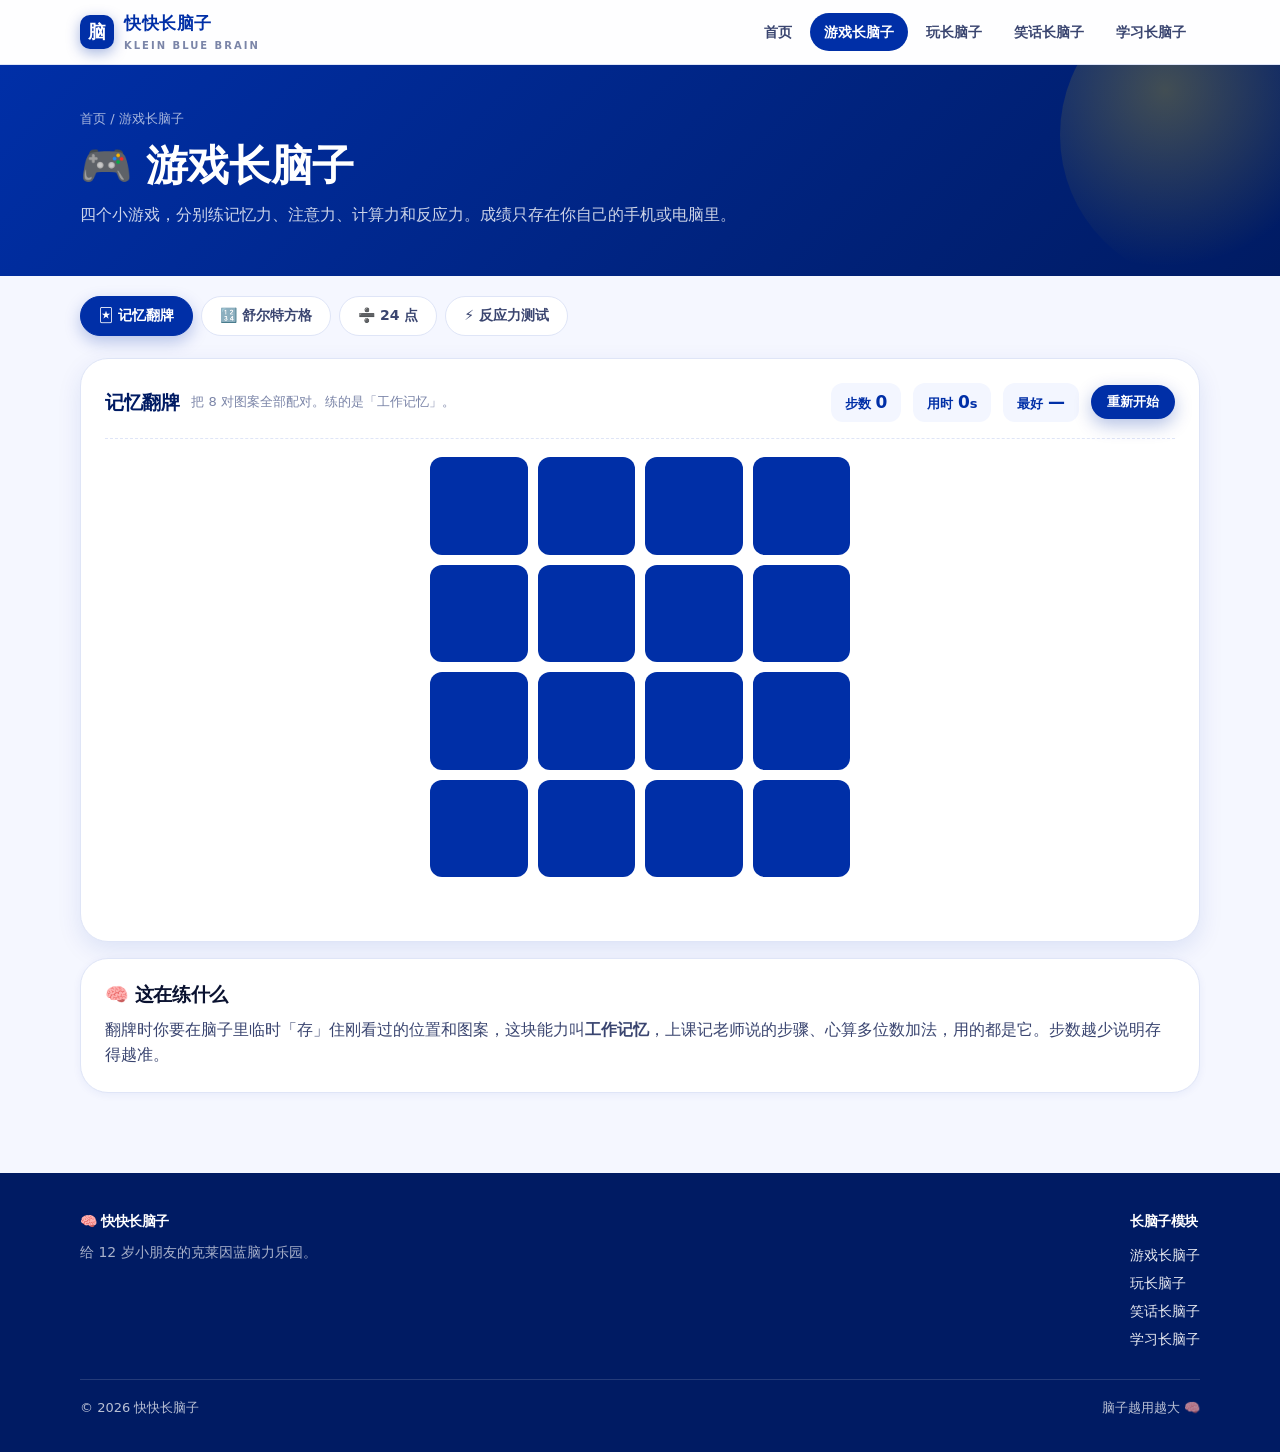
==== games.html @ 21b260a4 "feat: init site with brain-training modules" ====
<!DOCTYPE html>
<html lang="zh-CN">
<head>
<meta charset="UTF-8">
<meta name="viewport" content="width=device-width, initial-scale=1">
<title>游戏长脑子 · 快快长脑子</title>
<meta name="description" content="记忆翻牌、舒尔特方格、24 点速算、反应力测试——四个能直接玩的脑力小游戏。">
<meta name="theme-color" content="#002FA7">
<link rel="icon" href="data:image/svg+xml,<svg xmlns='http://www.w3.org/2000/svg' viewBox='0 0 100 100'><rect width='100' height='100' rx='24' fill='%23002FA7'/><text x='50' y='70' font-size='58' text-anchor='middle' fill='%23fff' font-family='sans-serif' font-weight='bold'>脑</text></svg>">
<link rel="stylesheet" href="assets/css/style.css">
</head>
<body>

<nav class="nav">
  <div class="wrap nav-in">
    <a class="logo" href="index.html">
      <span class="logo-mark">脑</span>
      <span class="logo-text">快快长脑子<small>KLEIN BLUE BRAIN</small></span>
    </a>
    <button class="nav-toggle" aria-label="菜单">☰</button>
    <div class="nav-links">
      <a href="index.html">首页</a>
      <a href="games.html">游戏长脑子</a>
      <a href="play.html">玩长脑子</a>
      <a href="jokes.html">笑话长脑子</a>
      <a href="learn.html">学习长脑子</a>
    </div>
  </div>
</nav>

<header class="phead">
  <div class="wrap">
    <div class="crumb"><a href="index.html">首页</a> / 游戏长脑子</div>
    <h1>🎮 游戏长脑子</h1>
    <p>四个小游戏，分别练记忆力、注意力、计算力和反应力。成绩只存在你自己的手机或电脑里。</p>
  </div>
</header>

<div class="wrap" data-tabs>
  <div class="tabs">
    <button class="tab on" data-target="g-memo">🃏 记忆翻牌</button>
    <button class="tab" data-target="g-schulte">🔢 舒尔特方格</button>
    <button class="tab" data-target="g-24">➗ 24 点</button>
    <button class="tab" data-target="g-react">⚡ 反应力测试</button>
  </div>

  <!-- 记忆翻牌 -->
  <section class="panel on" id="g-memo">
    <div class="game-box">
      <div class="game-top">
        <h3>记忆翻牌</h3>
        <span class="hint">把 8 对图案全部配对。练的是「工作记忆」。</span>
        <span class="spacer"></span>
        <span class="stat">步数 <b id="memoSteps">0</b></span>
        <span class="stat">用时 <b id="memoTime">0</b>s</span>
        <span class="stat">最好 <b id="memoBest">—</b></span>
        <button class="btn sm" id="memoNew">重新开始</button>
      </div>
      <div class="memo-grid" id="memoGrid"></div>
      <div class="feedback center" id="memoFb"></div>
    </div>
    <div class="card mt16">
      <h3>🧠 这在练什么</h3>
      <p style="margin:0">翻牌时你要在脑子里临时「存」住刚看过的位置和图案，这块能力叫<b>工作记忆</b>，上课记老师说的步骤、心算多位数加法，用的都是它。步数越少说明存得越准。</p>
    </div>
  </section>

  <!-- 舒尔特方格 -->
  <section class="panel" id="g-schulte">
    <div class="game-box">
      <div class="game-top">
        <h3>舒尔特方格</h3>
        <span class="hint">从 1 按顺序点到最后一个数字，越快越好。</span>
        <span class="spacer"></span>
        <span class="stat">下一个 <b id="scNext">1</b></span>
        <span class="stat">用时 <b id="scTime">0.0</b>s</span>
        <span class="stat">最好 <b id="scBest">—</b></span>
        <select id="scSize" class="btn ghost sm" style="padding:8px 14px">
          <option value="3">3 × 3 简单</option>
          <option value="4" selected>4 × 4 普通</option>
          <option value="5">5 × 5 困难</option>
          <option value="6">6 × 6 地狱</option>
        </select>
        <button class="btn sm" id="scNew">重新开始</button>
      </div>
      <div class="schulte" id="scGrid"></div>
      <div class="feedback center" id="scFb"></div>
    </div>
    <div class="card mt16">
      <h3>🧠 这在练什么</h3>
      <p style="margin:0">这是飞行员和宇航员用来测<b>注意力广度</b>的经典训练。诀窍是眼睛盯住方格中心不动，用「余光」去找数字——练久了看书一眼能扫到的字会变多。</p>
    </div>
  </section>

  <!-- 24点 -->
  <section class="panel" id="g-24">
    <div class="game-box">
      <div class="game-top">
        <h3>24 点</h3>
        <span class="hint">用四个数字各一次，加减乘除算出 24。</span>
        <span class="spacer"></span>
        <span class="stat">已解 <b id="p24Score">0</b></span>
        <span class="stat">连对 <b id="p24Streak">0</b></span>
        <button class="btn sm" id="p24New">换一组</button>
      </div>
      <div class="num-row" id="p24Nums"></div>
      <div class="center">
        <input class="answer-input" id="p24Input" placeholder="例如：(3+3)*(8-4)  然后回车" autocomplete="off">
        <div class="row mt16">
          <button class="btn sm" id="p24Check">检查答案</button>
          <button class="btn ghost sm" id="p24Show">看看怎么算</button>
        </div>
        <div class="feedback" id="p24Fb"></div>
      </div>
    </div>
    <div class="card mt16">
      <h3>🧠 这在练什么</h3>
      <p style="margin:0">24 点逼你在脑子里同时试好几条路——这叫<b>心算 + 搜索能力</b>。小技巧：先想能不能凑出 <code>4×6</code>、<code>3×8</code>、<code>12×2</code>、<code>24+0</code>，命中率一下子就高了。</p>
    </div>
  </section>

  <!-- 反应力 -->
  <section class="panel" id="g-react">
    <div class="game-box">
      <div class="game-top">
        <h3>反应力测试</h3>
        <span class="hint">变绿的瞬间点一下，测你的神经有多快。</span>
        <span class="spacer"></span>
        <span class="stat">本次 <b id="rtNow">—</b></span>
        <span class="stat">最快 <b id="rtBest">—</b></span>
        <span class="stat">平均 <b id="rtAvg">—</b></span>
      </div>
      <div class="react-pad" id="rtPad">点这里开始</div>
      <div class="feedback center" id="rtFb"></div>
    </div>
    <div class="card mt16">
      <h3>🧠 这在练什么</h3>
      <p style="margin:0">从眼睛看到绿色，到手指按下去，信号要跑完「视网膜 → 大脑 → 脊髓 → 手指」一整圈。人类平均约 <b>250 毫秒</b>，运动员能到 <b>180 毫秒</b>。低于 100ms 基本是抢跑，不算数。</p>
    </div>
  </section>
</div>

<div style="height:40px"></div>

<footer class="foot">
  <div class="wrap">
    <div class="foot-grid">
      <div style="flex:1 1 240px">
        <h4>🧠 快快长脑子</h4>
        <p style="color:rgba(255,255,255,.66);font-size:14px;margin:0">给 12 岁小朋友的克莱因蓝脑力乐园。</p>
      </div>
      <div>
        <h4>长脑子模块</h4>
        <ul>
          <li><a href="games.html">游戏长脑子</a></li>
          <li><a href="play.html">玩长脑子</a></li>
          <li><a href="jokes.html">笑话长脑子</a></li>
          <li><a href="learn.html">学习长脑子</a></li>
        </ul>
      </div>
    </div>
    <div class="foot-bottom"><span>© 2026 快快长脑子</span><span>脑子越用越大 🧠</span></div>
  </div>
</footer>

<script src="assets/js/main.js"></script>
<script src="assets/js/games.js"></script>
</body>
</html>
---- assets/css/style.css ----
/* ===========================================================
   快快长脑子 · 克莱因蓝设计系统
   Klein Blue #002FA7
   =========================================================== */

:root {
  --klein: #002FA7;
  --klein-deep: #001B63;
  --klein-mid: #1E48C8;
  --klein-light: #4B72F0;
  --klein-pale: #E7EDFC;
  --klein-mist: #F3F6FF;

  --sun: #FFD400;
  --coral: #FF5A5F;
  --mint: #17C3A2;
  --grape: #8B5CF6;

  --ink: #0A1230;
  --ink-2: #3A4570;
  --ink-3: #7B85A8;
  --paper: #FFFFFF;
  --bg: #F5F7FF;
  --line: #DFE5F7;

  --r-s: 12px;
  --r-m: 20px;
  --r-l: 28px;
  --r-xl: 40px;

  --sh-s: 0 2px 8px rgba(0, 47, 167, .06);
  --sh-m: 0 8px 24px rgba(0, 47, 167, .10);
  --sh-l: 0 18px 48px rgba(0, 47, 167, .16);

  --font: "PingFang SC", "HarmonyOS Sans SC", "Microsoft YaHei",
          "Noto Sans SC", -apple-system, BlinkMacSystemFont, "Segoe UI",
          system-ui, sans-serif;
}

* { box-sizing: border-box; }

html { scroll-behavior: smooth; }

body {
  margin: 0;
  font-family: var(--font);
  background: var(--bg);
  color: var(--ink);
  -webkit-font-smoothing: antialiased;
  line-height: 1.6;
}

a { color: inherit; text-decoration: none; }
button { font-family: inherit; cursor: pointer; border: none; background: none; }
img { max-width: 100%; display: block; }

.wrap { width: min(1120px, calc(100% - 40px)); margin-inline: auto; }

/* ---------- 顶部导航 ---------- */
.nav {
  position: sticky; top: 0; z-index: 100;
  background: rgba(255, 255, 255, .86);
  backdrop-filter: saturate(180%) blur(14px);
  border-bottom: 1px solid var(--line);
}
.nav-in {
  display: flex; align-items: center; gap: 12px;
  height: 64px;
}
.logo { display: flex; align-items: center; gap: 10px; font-weight: 800; letter-spacing: .5px; }
.logo-mark {
  width: 34px; height: 34px; border-radius: 10px;
  background: var(--klein);
  display: grid; place-items: center;
  color: #fff; font-size: 18px; font-weight: 900;
  box-shadow: 0 4px 14px rgba(0, 47, 167, .35);
}
.logo-text { font-size: 17px; color: var(--klein); }
.logo-text small { display: block; font-size: 10px; color: var(--ink-3); font-weight: 600; letter-spacing: 2px; }

.nav-links { margin-left: auto; display: flex; gap: 4px; align-items: center; }
.nav-links a {
  padding: 8px 14px; border-radius: 999px;
  font-size: 14px; font-weight: 600; color: var(--ink-2);
  transition: .18s;
}
.nav-links a:hover { background: var(--klein-pale); color: var(--klein); }
.nav-links a.on { background: var(--klein); color: #fff; }

.nav-toggle { display: none; margin-left: auto; font-size: 24px; color: var(--klein); padding: 6px 10px; }

@media (max-width: 780px) {
  .nav-toggle { display: block; }
  .nav-links {
    position: absolute; top: 64px; left: 0; right: 0;
    flex-direction: column; align-items: stretch; gap: 2px;
    background: #fff; padding: 10px 16px 16px;
    border-bottom: 1px solid var(--line);
    box-shadow: var(--sh-m);
    display: none;
  }
  .nav-links.open { display: flex; }
  .nav-links a { padding: 12px 14px; border-radius: var(--r-s); }
}

/* ---------- 通用区块 ---------- */
.section { padding: 56px 0; }
.section-head { margin-bottom: 26px; }
.eyebrow {
  display: inline-block; font-size: 12px; font-weight: 800; letter-spacing: 2px;
  color: var(--klein); background: var(--klein-pale);
  padding: 5px 12px; border-radius: 999px; margin-bottom: 12px;
}
h1, h2, h3, h4 { margin: 0 0 10px; line-height: 1.25; letter-spacing: -.4px; }
h1 { font-size: clamp(30px, 5.6vw, 54px); font-weight: 900; }
h2 { font-size: clamp(23px, 3.4vw, 34px); font-weight: 850; }
h3 { font-size: 19px; font-weight: 800; }
p { margin: 0 0 12px; color: var(--ink-2); }
.lead { font-size: 17px; color: var(--ink-2); max-width: 60ch; }

/* ---------- 按钮 ---------- */
.btn {
  display: inline-flex; align-items: center; gap: 8px;
  padding: 12px 22px; border-radius: 999px;
  font-weight: 700; font-size: 15px;
  background: var(--klein); color: #fff;
  box-shadow: 0 6px 18px rgba(0, 47, 167, .30);
  transition: .18s;
}
.btn:hover { transform: translateY(-2px); box-shadow: 0 10px 26px rgba(0, 47, 167, .38); }
.btn:active { transform: translateY(0); }
.btn.ghost {
  background: #fff; color: var(--klein);
  box-shadow: inset 0 0 0 2px var(--klein);
}
.btn.ghost:hover { background: var(--klein-pale); }
.btn.sun { background: var(--sun); color: var(--klein-deep); box-shadow: 0 6px 18px rgba(255, 212, 0, .4); }
.btn.sm { padding: 8px 16px; font-size: 13px; }

/* ---------- 卡片 ---------- */
.card {
  background: var(--paper); border-radius: var(--r-l);
  padding: 24px; box-shadow: var(--sh-s);
  border: 1px solid var(--line);
  transition: .2s;
}
.card:hover { box-shadow: var(--sh-m); transform: translateY(-3px); }

.grid { display: grid; gap: 18px; }
.g2 { grid-template-columns: repeat(2, 1fr); }
.g3 { grid-template-columns: repeat(3, 1fr); }
.g4 { grid-template-columns: repeat(4, 1fr); }
@media (max-width: 880px) { .g3, .g4 { grid-template-columns: repeat(2, 1fr); } }
@media (max-width: 560px) { .g2, .g3, .g4 { grid-template-columns: 1fr; } }

/* ---------- 首页 Hero ---------- */
.hero {
  position: relative; overflow: hidden;
  background: linear-gradient(150deg, var(--klein) 0%, var(--klein-deep) 62%, #000f3d 100%);
  color: #fff; padding: 66px 0 78px;
}
.hero::before, .hero::after {
  content: ""; position: absolute; border-radius: 50%; pointer-events: none;
}
.hero::before {
  width: 460px; height: 460px; right: -130px; top: -170px;
  background: radial-gradient(circle at 30% 30%, rgba(255, 212, 0, .30), transparent 62%);
}
.hero::after {
  width: 380px; height: 380px; left: -140px; bottom: -190px;
  background: radial-gradient(circle at 60% 40%, rgba(75, 114, 240, .55), transparent 66%);
}
.hero .wrap { position: relative; z-index: 2; }
.hero h1 { color: #fff; }
.hero h1 em { font-style: normal; color: var(--sun); }
.hero p { color: rgba(255, 255, 255, .82); font-size: 17px; max-width: 54ch; }
.hero-cta { display: flex; gap: 12px; flex-wrap: wrap; margin-top: 22px; }

.brain-bar {
  display: flex; gap: 10px; flex-wrap: wrap; margin-top: 34px;
}
.brain-chip {
  background: rgba(255, 255, 255, .12);
  border: 1px solid rgba(255, 255, 255, .22);
  padding: 8px 15px; border-radius: 999px;
  font-size: 13px; font-weight: 600; color: #fff;
}

/* ---------- 模块入口卡 ---------- */
.mod {
  position: relative; overflow: hidden;
  border-radius: var(--r-l); padding: 26px 24px 24px;
  background: var(--paper); border: 1px solid var(--line);
  box-shadow: var(--sh-s); transition: .22s; display: block;
}
.mod:hover { transform: translateY(-5px); box-shadow: var(--sh-l); border-color: var(--klein-light); }
.mod-icon {
  width: 54px; height: 54px; border-radius: 16px;
  display: grid; place-items: center; font-size: 27px;
  margin-bottom: 14px; background: var(--klein-pale);
}
.mod h3 { color: var(--klein-deep); }
.mod p { font-size: 14px; margin-bottom: 14px; }
.mod-go { font-size: 13px; font-weight: 800; color: var(--klein); }
.mod::after {
  content: ""; position: absolute; inset: auto -30px -30px auto;
  width: 100px; height: 100px; border-radius: 50%;
  background: var(--klein-mist); z-index: 0;
}
.mod > * { position: relative; z-index: 1; }

/* ---------- 页面头 ---------- */
.phead {
  background: linear-gradient(135deg, var(--klein) 0%, var(--klein-deep) 100%);
  color: #fff; padding: 44px 0 48px;
  position: relative; overflow: hidden;
}
.phead::after {
  content: ""; position: absolute; right: -80px; top: -80px;
  width: 300px; height: 300px; border-radius: 50%;
  background: radial-gradient(circle at 35% 35%, rgba(255, 212, 0, .26), transparent 64%);
}
.phead .wrap { position: relative; z-index: 2; }
.phead h1 { font-size: clamp(26px, 4.4vw, 42px); }
.phead p { color: rgba(255, 255, 255, .8); margin: 0; }
.crumb { font-size: 13px; color: rgba(255, 255, 255, .66); margin-bottom: 10px; }
.crumb a:hover { color: var(--sun); }

/* ---------- 标签切换 ---------- */
.tabs {
  display: flex; gap: 8px; flex-wrap: wrap;
  padding: 20px 0 4px;
}
.tab {
  padding: 10px 18px; border-radius: 999px;
  background: #fff; border: 1px solid var(--line);
  font-weight: 700; font-size: 14px; color: var(--ink-2);
  transition: .16s;
}
.tab:hover { border-color: var(--klein-light); color: var(--klein); }
.tab.on { background: var(--klein); color: #fff; border-color: var(--klein); box-shadow: 0 6px 16px rgba(0, 47, 167, .26); }

.panel { display: none; animation: fade .28s ease; }
.panel.on { display: block; }
@keyframes fade { from { opacity: 0; transform: translateY(8px); } to { opacity: 1; transform: none; } }

/* ---------- 游戏通用 ---------- */
.game-box {
  background: #fff; border-radius: var(--r-l);
  border: 1px solid var(--line); box-shadow: var(--sh-m);
  padding: 24px; margin-top: 18px;
}
.game-top {
  display: flex; align-items: center; gap: 12px; flex-wrap: wrap;
  margin-bottom: 18px; padding-bottom: 16px; border-bottom: 1px dashed var(--line);
}
.game-top h3 { margin: 0; color: var(--klein-deep); }
.game-top .spacer { margin-left: auto; }
.stat {
  background: var(--klein-mist); border-radius: var(--r-s);
  padding: 6px 14px; font-size: 13px; font-weight: 700; color: var(--klein);
}
.stat b { font-size: 17px; }
.hint { font-size: 13px; color: var(--ink-3); }

/* 记忆翻牌 */
.memo-grid { display: grid; grid-template-columns: repeat(4, 1fr); gap: 10px; max-width: 420px; margin: 0 auto; }
.memo-card {
  aspect-ratio: 1; border-radius: var(--r-s);
  background: var(--klein); color: transparent;
  display: grid; place-items: center; font-size: 30px;
  cursor: pointer; user-select: none;
  transition: transform .28s, background .2s;
  transform-style: preserve-3d;
}
.memo-card.flip { background: #fff; color: initial; box-shadow: inset 0 0 0 2px var(--klein-light); transform: rotateY(180deg) scaleX(-1); }
.memo-card.done { background: var(--klein-pale); box-shadow: inset 0 0 0 2px var(--mint); cursor: default; }

/* 舒尔特方格 */
.schulte { display: grid; gap: 6px; max-width: 400px; margin: 0 auto; }
.schulte button {
  aspect-ratio: 1; border-radius: var(--r-s);
  background: #fff; border: 1px solid var(--line);
  font-size: 20px; font-weight: 800; color: var(--klein-deep);
  transition: .12s;
}
.schulte button:hover { background: var(--klein-pale); }
.schulte button.hit { background: var(--mint); color: #fff; border-color: var(--mint); }
.schulte button.miss { background: var(--coral); color: #fff; }

/* 24点 / 速算 */
.num-row { display: flex; gap: 12px; justify-content: center; flex-wrap: wrap; margin: 18px 0; }
.num-chip {
  width: 70px; height: 90px; border-radius: var(--r-m);
  background: var(--klein); color: #fff;
  display: grid; place-items: center;
  font-size: 34px; font-weight: 900;
  box-shadow: var(--sh-m);
}
.answer-input {
  width: 100%; max-width: 380px; padding: 13px 18px;
  border-radius: 999px; border: 2px solid var(--line);
  font-size: 16px; font-family: inherit; outline: none;
  transition: .16s;
}
.answer-input:focus { border-color: var(--klein); box-shadow: 0 0 0 4px var(--klein-pale); }

code {
  background: var(--klein-pale); color: var(--klein);
  padding: 2px 7px; border-radius: 6px;
  font-size: 13px; font-weight: 700;
  font-family: "SF Mono", Consolas, monospace;
}

.center { text-align: center; }
.row { display: flex; gap: 10px; align-items: center; justify-content: center; flex-wrap: wrap; }

.feedback { min-height: 28px; font-weight: 700; margin-top: 12px; }
.feedback.ok { color: var(--mint); }
.feedback.no { color: var(--coral); }

/* 反应力 */
.react-pad {
  height: 240px; border-radius: var(--r-l);
  display: grid; place-items: center;
  font-size: 21px; font-weight: 800; color: #fff;
  background: var(--klein); cursor: pointer; user-select: none;
  transition: background .15s;
}
.react-pad.wait { background: var(--coral); }
.react-pad.go { background: var(--mint); }

/* 汉诺塔 */
.hanoi { display: flex; gap: 12px; justify-content: center; align-items: flex-end; height: 220px; margin: 12px 0; }
.peg {
  flex: 1; max-width: 220px; height: 100%;
  display: flex; flex-direction: column-reverse; align-items: center; gap: 4px;
  padding-bottom: 10px; border-bottom: 8px solid var(--klein-deep);
  border-radius: 0 0 10px 10px; position: relative; cursor: pointer;
  background: linear-gradient(to bottom, transparent 0 20%, var(--klein-mist) 20% 100%);
}
.peg::before {
  content: ""; position: absolute; bottom: 10px; left: 50%; transform: translateX(-50%);
  width: 10px; height: 82%; background: var(--klein-deep); border-radius: 6px;
}
.peg.sel { background: linear-gradient(to bottom, transparent 0 20%, var(--klein-pale) 20% 100%); }
.disc {
  height: 22px; border-radius: 999px; position: relative; z-index: 2;
  box-shadow: var(--sh-s); display: grid; place-items: center;
  color: #fff; font-size: 11px; font-weight: 800;
}

/* 笑话卡 */
.joke {
  background: #fff; border-radius: var(--r-l); border: 1px solid var(--line);
  padding: 22px; box-shadow: var(--sh-s); transition: .2s;
}
.joke:hover { box-shadow: var(--sh-m); }
.joke-q { font-size: 17px; font-weight: 800; color: var(--klein-deep); margin-bottom: 12px; }
.joke-a {
  max-height: 0; overflow: hidden; opacity: 0;
  transition: max-height .34s ease, opacity .26s ease, margin .3s;
  color: var(--ink-2); font-size: 15px;
}
.joke.open .joke-a { max-height: 260px; opacity: 1; margin-top: 4px; }
.joke-tag {
  display: inline-block; font-size: 11px; font-weight: 800; letter-spacing: 1px;
  padding: 3px 10px; border-radius: 999px; margin-bottom: 10px;
  background: var(--klein-pale); color: var(--klein);
}
.joke-btn {
  margin-top: 12px; font-size: 13px; font-weight: 800; color: var(--klein);
  display: inline-flex; align-items: center; gap: 6px;
}

/* 知识卡片翻转 */
.flip-card { perspective: 1200px; height: 190px; cursor: pointer; }
.flip-in {
  position: relative; width: 100%; height: 100%;
  transition: transform .6s cubic-bezier(.3, .9, .3, 1);
  transform-style: preserve-3d;
}
.flip-card.on .flip-in { transform: rotateY(180deg); }
.flip-f, .flip-b {
  position: absolute; inset: 0; backface-visibility: hidden;
  border-radius: var(--r-l); padding: 22px;
  display: flex; flex-direction: column; justify-content: center;
  box-shadow: var(--sh-s); border: 1px solid var(--line);
}
.flip-f { background: #fff; }
.flip-b { background: var(--klein); color: #fff; transform: rotateY(180deg); border-color: var(--klein); }
.flip-b p { color: rgba(255, 255, 255, .9); font-size: 14px; margin: 0; }
.flip-f h3 { color: var(--klein-deep); }
.flip-f .tip { font-size: 12px; color: var(--ink-3); margin-top: auto; }

/* 进度条 */
.bar { height: 10px; border-radius: 999px; background: var(--klein-pale); overflow: hidden; }
.bar > i { display: block; height: 100%; background: var(--klein); border-radius: 999px; transition: width .4s; }

/* 选项按钮 */
.opts { display: grid; gap: 10px; margin-top: 16px; }
.opt {
  text-align: left; padding: 14px 18px; border-radius: var(--r-m);
  background: #fff; border: 2px solid var(--line);
  font-size: 15px; font-weight: 600; color: var(--ink);
  transition: .14s;
}
.opt:hover:not(:disabled) { border-color: var(--klein-light); background: var(--klein-mist); }
.opt.right { border-color: var(--mint); background: rgba(23, 195, 162, .10); color: #0B7A66; }
.opt.wrong { border-color: var(--coral); background: rgba(255, 90, 95, .10); color: #B3282D; }
.opt:disabled { cursor: default; }

/* 视错觉 */
.illu { background: #fff; border-radius: var(--r-l); border: 1px solid var(--line); padding: 22px; box-shadow: var(--sh-s); }
.illu h3 { color: var(--klein-deep); }
.illu-stage { display: grid; place-items: center; padding: 14px 0; min-height: 180px; }

/* 页脚 */
.foot {
  background: var(--klein-deep); color: rgba(255, 255, 255, .72);
  padding: 40px 0 34px; margin-top: 40px;
}
.foot a { color: rgba(255, 255, 255, .9); }
.foot a:hover { color: var(--sun); }
.foot-grid { display: flex; gap: 30px; flex-wrap: wrap; align-items: flex-start; }
.foot h4 { color: #fff; font-size: 14px; margin-bottom: 10px; }
.foot ul { list-style: none; padding: 0; margin: 0; font-size: 14px; line-height: 2; }
.foot-bottom {
  margin-top: 26px; padding-top: 18px;
  border-top: 1px solid rgba(255, 255, 255, .14);
  font-size: 13px; display: flex; justify-content: space-between; gap: 12px; flex-wrap: wrap;
}

/* 小工具 */
.pill {
  display: inline-block; padding: 4px 12px; border-radius: 999px;
  font-size: 12px; font-weight: 700;
}
.pill.blue { background: var(--klein-pale); color: var(--klein); }
.pill.sun { background: rgba(255, 212, 0, .22); color: #8A6D00; }
.pill.mint { background: rgba(23, 195, 162, .16); color: #0B7A66; }
.pill.coral { background: rgba(255, 90, 95, .14); color: #B3282D; }

.mt0 { margin-top: 0; } .mt8 { margin-top: 8px; } .mt16 { margin-top: 16px; } .mt24 { margin-top: 24px; }
.mb0 { margin-bottom: 0; }

@media (prefers-reduced-motion: reduce) {
  * { animation-duration: .01ms !important; transition-duration: .01ms !important; }
}
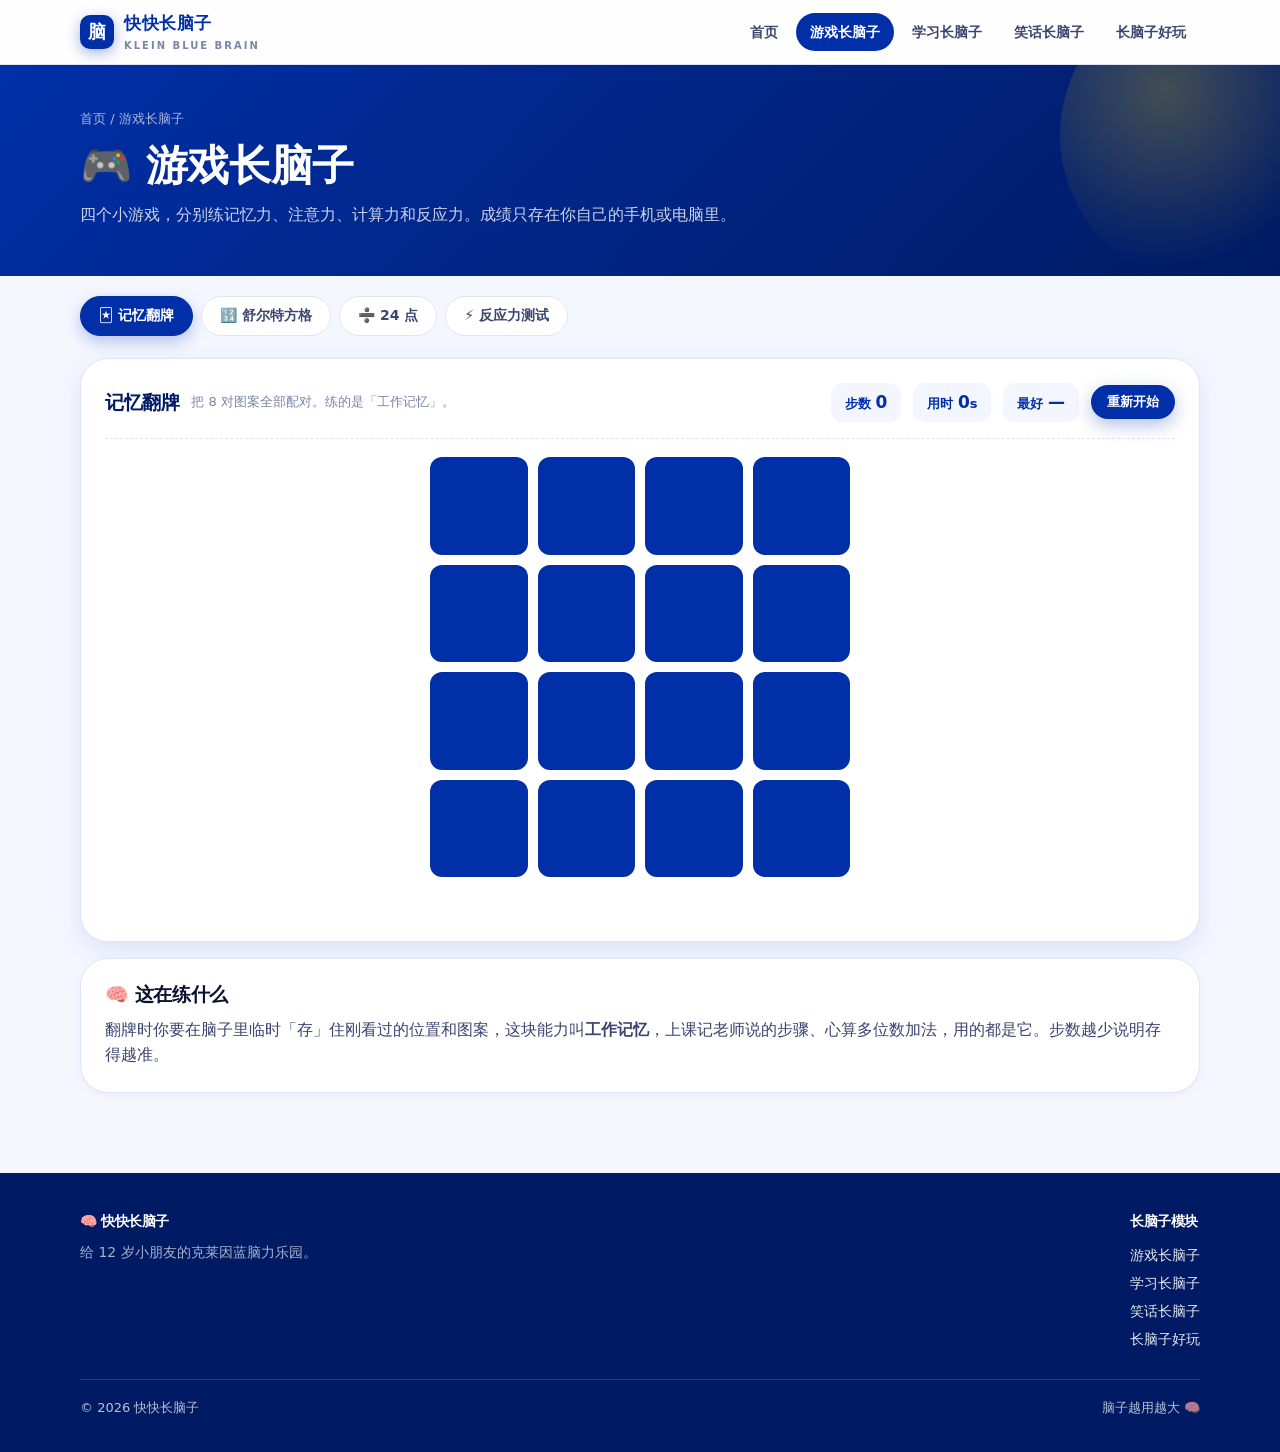
==== commit 767cdc7c: "refactor: reorder modules to 游戏/学习/笑话/长脑子好玩" ====
--- a/games.html
+++ b/games.html
@@ -21,9 +21,9 @@
     <div class="nav-links">
       <a href="index.html">首页</a>
       <a href="games.html">游戏长脑子</a>
-      <a href="play.html">玩长脑子</a>
+      <a href="learn.html">学习长脑子</a>
       <a href="jokes.html">笑话长脑子</a>
-      <a href="learn.html">学习长脑子</a>
+      <a href="play.html">长脑子好玩</a>
     </div>
   </div>
 </nav>
@@ -153,10 +153,10 @@
         <h4>长脑子模块</h4>
         <ul>
           <li><a href="games.html">游戏长脑子</a></li>
-          <li><a href="play.html">玩长脑子</a></li>
+          <li><a href="learn.html">学习长脑子</a></li>
           <li><a href="jokes.html">笑话长脑子</a></li>
-          <li><a href="learn.html">学习长脑子</a></li>
-        </ul>
+          <li><a href="play.html">长脑子好玩</a></li>
+    </ul>
       </div>
     </div>
     <div class="foot-bottom"><span>© 2026 快快长脑子</span><span>脑子越用越大 🧠</span></div>
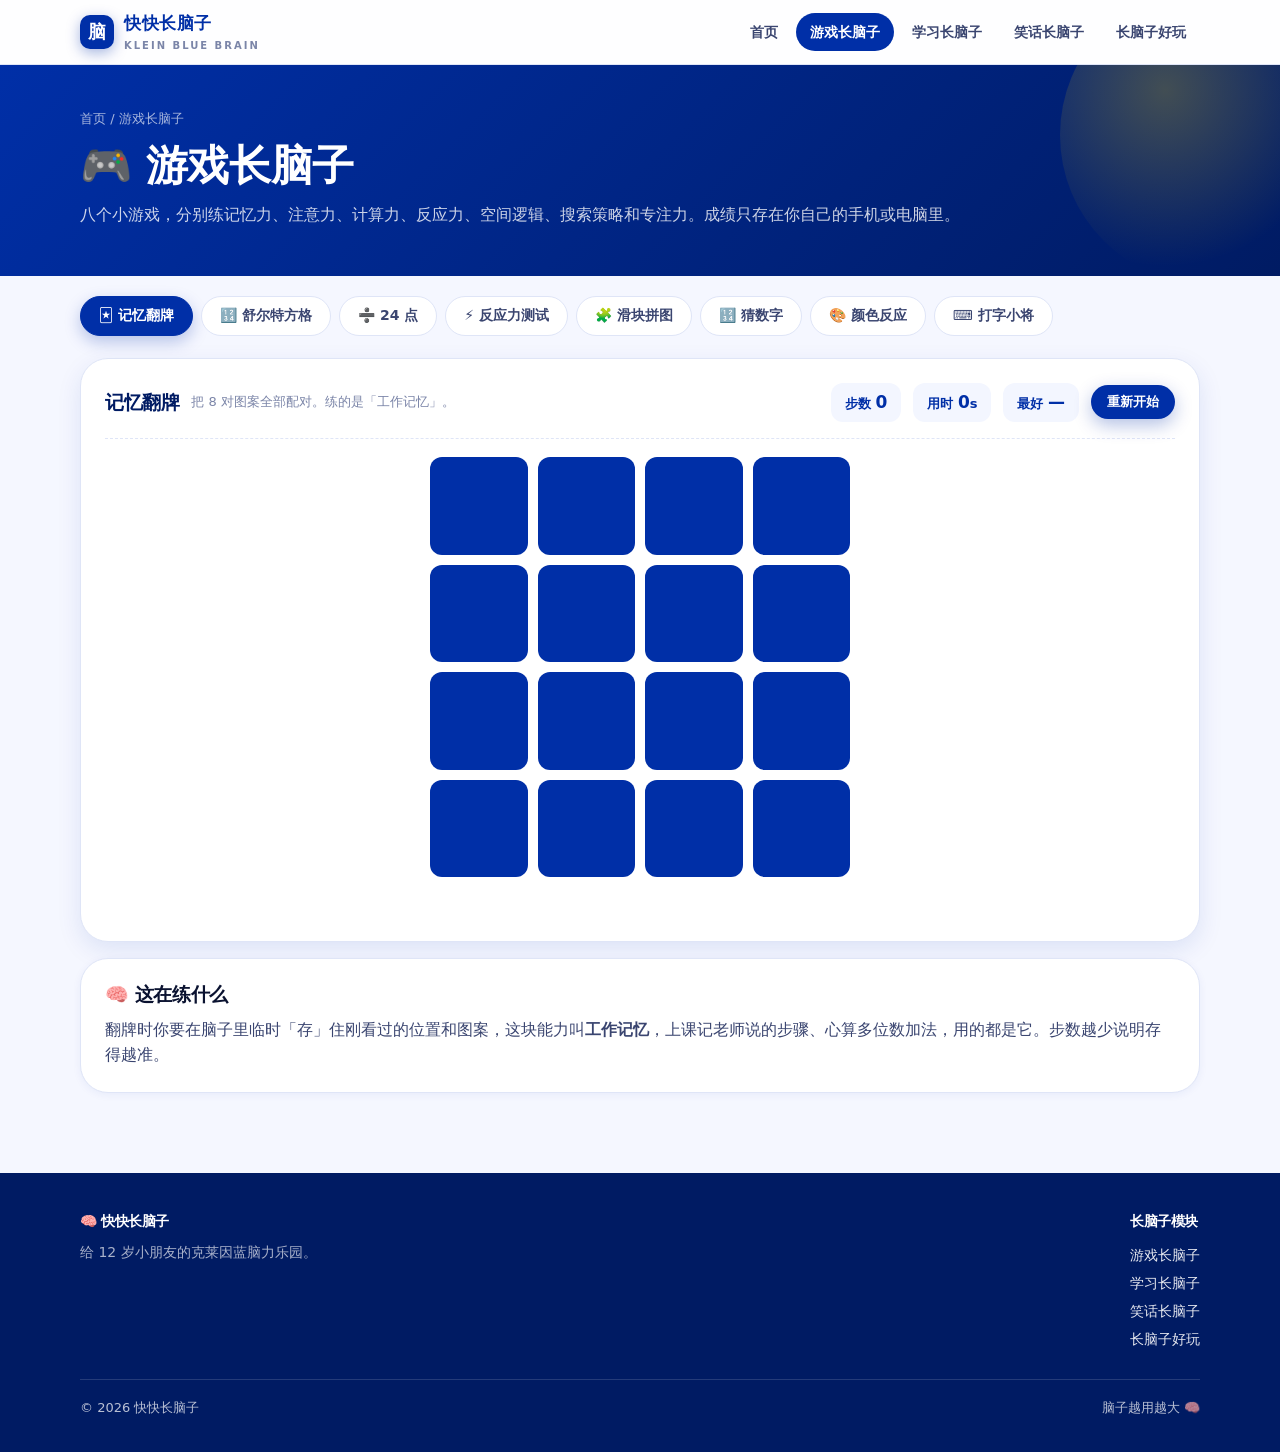
==== commit 575240fd: "feat: enrich games & questions - games.html" ====
--- a/games.html
+++ b/games.html
@@ -32,7 +32,7 @@
   <div class="wrap">
     <div class="crumb"><a href="index.html">首页</a> / 游戏长脑子</div>
     <h1>🎮 游戏长脑子</h1>
-    <p>四个小游戏，分别练记忆力、注意力、计算力和反应力。成绩只存在你自己的手机或电脑里。</p>
+    <p>八个小游戏，分别练记忆力、注意力、计算力、反应力、空间逻辑、搜索策略和专注力。成绩只存在你自己的手机或电脑里。</p>
   </div>
 </header>
 
@@ -42,6 +42,10 @@
     <button class="tab" data-target="g-schulte">🔢 舒尔特方格</button>
     <button class="tab" data-target="g-24">➗ 24 点</button>
     <button class="tab" data-target="g-react">⚡ 反应力测试</button>
+    <button class="tab" data-target="g-slide">🧩 滑块拼图</button>
+    <button class="tab" data-target="g-guess">🔢 猜数字</button>
+    <button class="tab" data-target="g-stroop">🎨 颜色反应</button>
+    <button class="tab" data-target="g-type">⌨️ 打字小将</button>
   </div>
 
   <!-- 记忆翻牌 -->
@@ -138,6 +142,99 @@
       <p style="margin:0">从眼睛看到绿色，到手指按下去，信号要跑完「视网膜 → 大脑 → 脊髓 → 手指」一整圈。人类平均约 <b>250 毫秒</b>，运动员能到 <b>180 毫秒</b>。低于 100ms 基本是抢跑，不算数。</p>
     </div>
   </section>
+
+  <!-- 滑块拼图 -->
+  <section class="panel" id="g-slide">
+    <div class="game-box">
+      <div class="game-top">
+        <h3>滑块拼图</h3>
+        <span class="hint">把数字按 1 → 8 排好，空格归位。练空间逻辑。</span>
+        <span class="spacer"></span>
+        <span class="stat">步数 <b id="slSteps">0</b></span>
+        <span class="stat">用时 <b id="slTime">0</b>s</span>
+        <span class="stat">最好 <b id="slBest">—</b></span>
+        <button class="btn sm" id="slNew">重新开始</button>
+      </div>
+      <div class="slide-grid" id="slGrid"></div>
+      <div class="feedback center" id="slFb"></div>
+    </div>
+    <div class="card mt16">
+      <h3>🧠 这在练什么</h3>
+      <p style="margin:0">这是经典「15 数码」问题的迷你版。每一步你都得在脑子里预演「挪这块会不会堵路」，这叫<b>计划与空间推理</b>，解几何题、拼乐高、走迷宫都靠它。</p>
+    </div>
+  </section>
+
+  <!-- 猜数字 -->
+  <section class="panel" id="g-guess">
+    <div class="game-box">
+      <div class="game-top">
+        <h3>猜数字</h3>
+        <span class="hint">我心里想了 1–100 里的一个数，用二分法最快 7 次就能中。</span>
+        <span class="spacer"></span>
+        <span class="stat">次数 <b id="gsTries">0</b></span>
+        <span class="stat">范围 <b id="gsRange">1-100</b></span>
+        <span class="stat">最少 <b id="gsBest">—</b></span>
+        <button class="btn sm" id="gsNew">重新开始</button>
+      </div>
+      <div class="center">
+        <input class="answer-input" id="gsInput" type="number" placeholder="输入你猜的数，回车提交" autocomplete="off">
+        <div class="row mt16">
+          <button class="btn sm" id="gsGo">猜！</button>
+        </div>
+        <div class="feedback" id="gsFb"></div>
+      </div>
+    </div>
+    <div class="card mt16">
+      <h3>🧠 这在练什么</h3>
+      <p style="margin:0">它偷偷在练<b>二分查找</b>——每次都猜中间值，把范围砍掉一半。计算机在海量数据里找东西也用这招，7 次就能从 100 个数里锁定 1 个。</p>
+    </div>
+  </section>
+
+  <!-- 颜色反应 -->
+  <section class="panel" id="g-stroop">
+    <div class="game-box">
+      <div class="game-top">
+        <h3>颜色反应</h3>
+        <span class="hint">点下面和「字本身的颜色」一致的按钮，别被字义骗了！</span>
+        <span class="spacer"></span>
+        <span class="stat">第 <b id="stNo">1</b>/12 题</span>
+        <span class="stat">对 <b id="stRight">0</b></span>
+        <span class="stat">用时 <b id="stTime">0.0</b>s</span>
+        <button class="btn sm" id="stNew">重新开始</button>
+      </div>
+      <div class="stroop-word" id="stWord">红</div>
+      <div class="stroop-btns" id="stBtns"></div>
+      <div class="feedback center" id="stFb"></div>
+    </div>
+    <div class="card mt16">
+      <h3>🧠 这在练什么</h3>
+      <p style="margin:0">这叫<b>斯特鲁普效应</b>：大脑读字义比辨颜色快，所以「红」字用蓝字写出来时你会本能想点蓝。压制这个本能就是练<b>专注力与自控</b>——很多飞行员、空管都拿它做训练。</p>
+    </div>
+  </section>
+
+  <!-- 打字小将 -->
+  <section class="panel" id="g-type">
+    <div class="game-box">
+      <div class="game-top">
+        <h3>打字小将</h3>
+        <span class="hint">照着下面的大字，准确地打出来再回车，越快越准越好。</span>
+        <span class="spacer"></span>
+        <span class="stat">第 <b id="tyNo">0</b>/10 词</span>
+        <span class="stat">用时 <b id="tyTime">0.0</b>s</span>
+        <span class="stat">最快 <b id="tyBest">—</b> WPM</span>
+        <button class="btn sm" id="tyNew">重新开始</button>
+      </div>
+      <div class="type-target" id="tyTarget">点「重新开始」开始</div>
+      <div class="center">
+        <input class="answer-input" id="tyInput" placeholder="在这里打字，回车提交" autocomplete="off">
+        <div class="feedback" id="tyFb"></div>
+      </div>
+    </div>
+    <div class="card mt16">
+      <h3>🧠 这在练什么</h3>
+      <p style="margin:0">打字把「看到的字 → 手指动作」连成一条自动化的神经通路。练熟后写作文、查资料手速都更快，是把想法「搬」出大脑的基本功。</p>
+    </div>
+  </section>
 </div>
 
 <div style="height:40px"></div>
--- a/assets/css/style.css
+++ b/assets/css/style.css
@@ -447,3 +447,33 @@
 @media (prefers-reduced-motion: reduce) {
   * { animation-duration: .01ms !important; transition-duration: .01ms !important; }
 }
+
+/* ---------- 物理问答子模块 ---------- */
+.ph-card {
+  background: #fff; border: 1px solid var(--line); border-radius: var(--r-l);
+  padding: 22px; box-shadow: var(--sh-s); margin-bottom: 16px; transition: .2s;
+}
+.ph-card:hover { box-shadow: var(--sh-m); }
+.ph-q { color: var(--klein-deep); font-size: 18px; margin: 12px 0 4px; line-height: 1.5; }
+.ph-opt-k { font-weight: 800; margin-right: 8px; color: var(--klein); }
+.opt .ph-k { font-weight: 800; margin-right: 8px; color: var(--klein); }
+
+.ph-reveal {
+  max-height: 0; overflow: hidden; opacity: 0;
+  transition: max-height .5s cubic-bezier(.16, 1, .3, 1), opacity .4s ease, margin .4s;
+}
+.ph-reveal.show {
+  max-height: 1400px; opacity: 1; margin-top: 14px;
+  border-top: 1px dashed var(--line); padding-top: 14px;
+}
+.ph-layer {
+  background: var(--klein-mist); border-radius: var(--r-m);
+  padding: 12px 15px; margin-top: 10px;
+}
+.ph-layer .ph-lt {
+  display: inline-block; font-size: 12.5px; font-weight: 800;
+  color: var(--klein); margin-bottom: 5px;
+}
+.ph-layer p { margin: 0; font-size: 14px; line-height: 1.7; color: var(--ink); }
+.ph-layer ul { margin: 6px 0 0; padding-left: 20px; }
+.ph-layer li { font-size: 13.5px; color: var(--ink-2); line-height: 1.7; margin-bottom: 5px; }
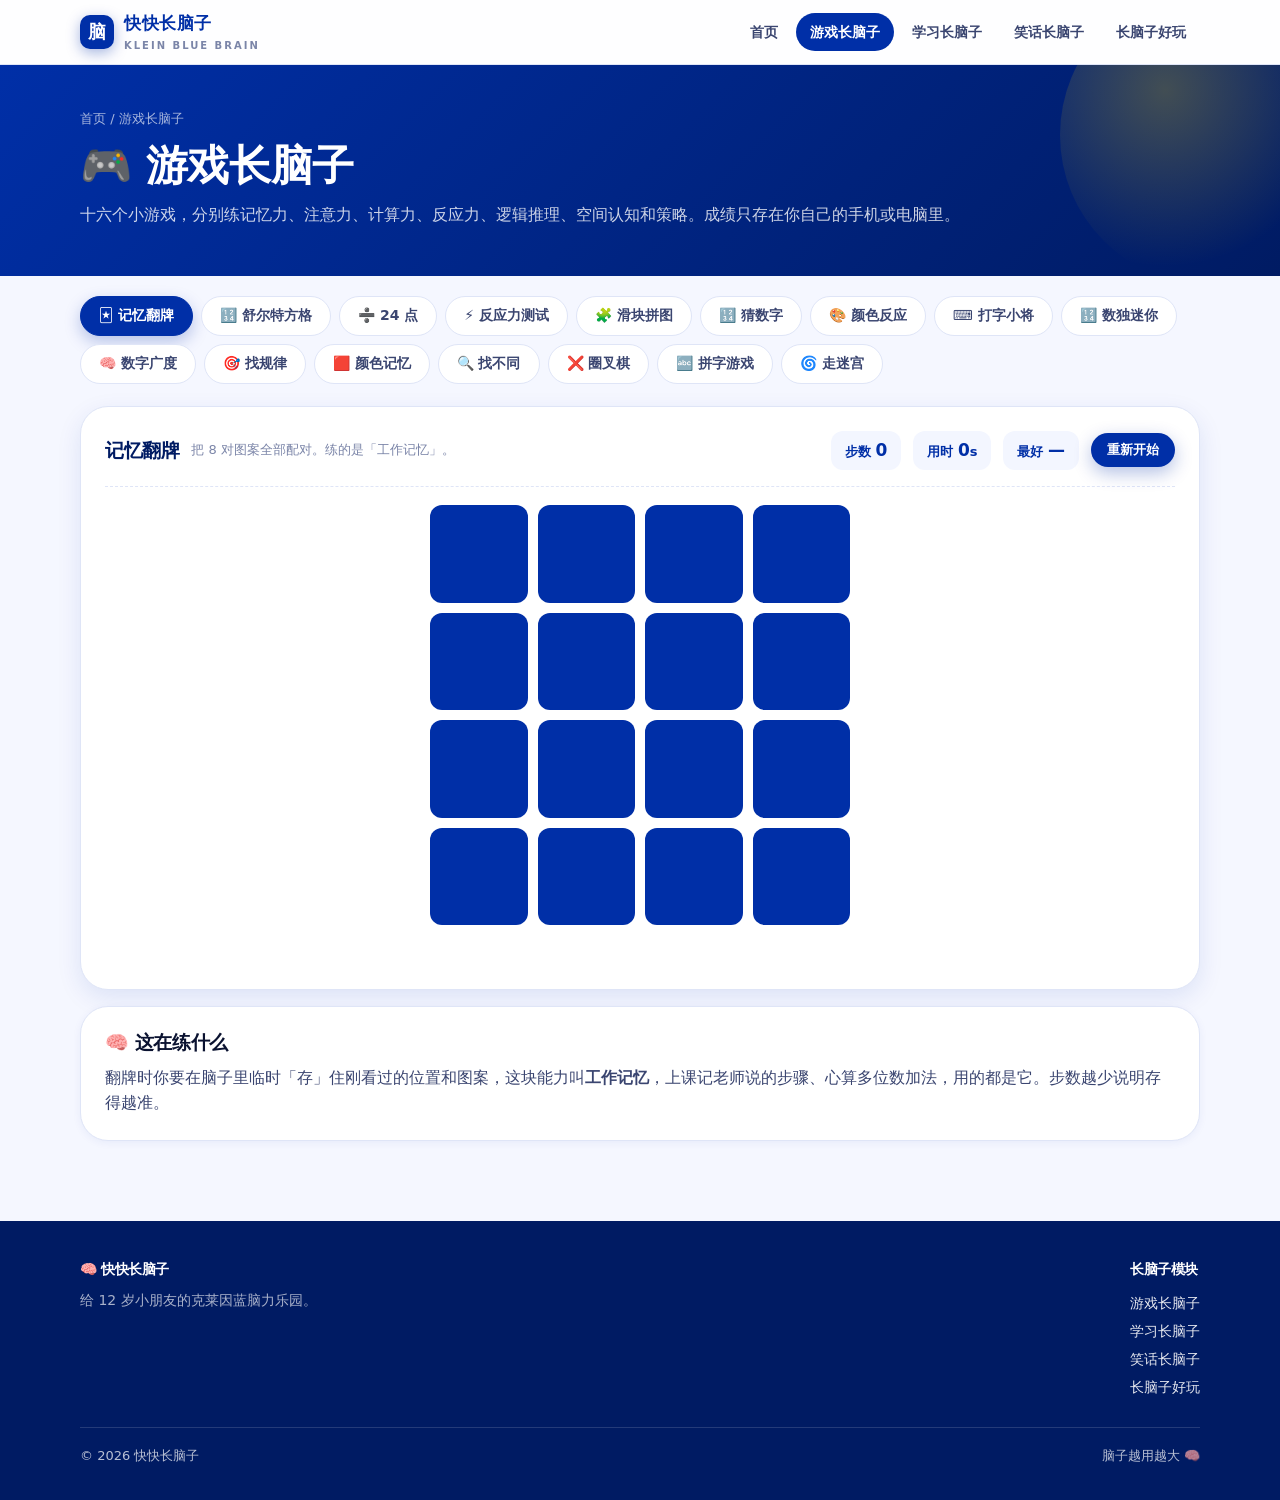
==== commit cefe9728: "full-sync: games.html" ====
--- a/games.html
+++ b/games.html
@@ -32,7 +32,7 @@
   <div class="wrap">
     <div class="crumb"><a href="index.html">首页</a> / 游戏长脑子</div>
     <h1>🎮 游戏长脑子</h1>
-    <p>八个小游戏，分别练记忆力、注意力、计算力、反应力、空间逻辑、搜索策略和专注力。成绩只存在你自己的手机或电脑里。</p>
+    <p>十六个小游戏，分别练记忆力、注意力、计算力、反应力、逻辑推理、空间认知和策略。成绩只存在你自己的手机或电脑里。</p>
   </div>
 </header>
 
@@ -46,6 +46,14 @@
     <button class="tab" data-target="g-guess">🔢 猜数字</button>
     <button class="tab" data-target="g-stroop">🎨 颜色反应</button>
     <button class="tab" data-target="g-type">⌨️ 打字小将</button>
+    <button class="tab" data-target="g-sudoku">🔢 数独迷你</button>
+    <button class="tab" data-target="g-span">🧠 数字广度</button>
+    <button class="tab" data-target="g-seq">🎯 找规律</button>
+    <button class="tab" data-target="g-simon">🟥 颜色记忆</button>
+    <button class="tab" data-target="g-diff">🔍 找不同</button>
+    <button class="tab" data-target="g-ttt">❌ 圈叉棋</button>
+    <button class="tab" data-target="g-word">🔤 拼字游戏</button>
+    <button class="tab" data-target="g-maze">🌀 走迷宫</button>
   </div>
 
   <!-- 记忆翻牌 -->
@@ -199,6 +207,7 @@
         <span class="spacer"></span>
         <span class="stat">第 <b id="stNo">1</b>/12 题</span>
         <span class="stat">对 <b id="stRight">0</b></span>
+        <span class="stat">最好 <b id="stBest">—</b></span>
         <span class="stat">用时 <b id="stTime">0.0</b>s</span>
         <button class="btn sm" id="stNew">重新开始</button>
       </div>
@@ -233,6 +242,197 @@
     <div class="card mt16">
       <h3>🧠 这在练什么</h3>
       <p style="margin:0">打字把「看到的字 → 手指动作」连成一条自动化的神经通路。练熟后写作文、查资料手速都更快，是把想法「搬」出大脑的基本功。</p>
+    </div>
+  </section>
+
+  <!-- 数独迷你 -->
+  <section class="panel" id="g-sudoku">
+    <div class="game-box">
+      <div class="game-top">
+        <h3>数独迷你</h3>
+        <span class="hint">4×4 数独：每行、每列、每个田字格都要有 1–4。</span>
+        <span class="spacer"></span>
+        <span class="stat">用时 <b id="suTime">0</b>s</span>
+        <span class="stat">最好 <b id="suBest">—</b></span>
+        <button class="btn sm" id="suNew">换一题</button>
+      </div>
+      <div class="center">
+        <div class="sudoku" id="suGrid"></div>
+        <div class="num-pad mt16" id="suPad"></div>
+        <div class="feedback center" id="suFb"></div>
+      </div>
+    </div>
+    <div class="card mt16">
+      <h3>🧠 这在练什么</h3>
+      <p style="margin:0">数独逼你同时盯住「行、列、田字格」三种约束，是经典的<b>逻辑推理与工作记忆训练</b>。先找唯一能填的位置，比乱猜快得多。</p>
+    </div>
+  </section>
+
+  <!-- 数字广度 -->
+  <section class="panel" id="g-span">
+    <div class="game-box">
+      <div class="game-top">
+        <h3>数字广度</h3>
+        <span class="hint">记住闪现的一串数字，按顺序复述。越长越厉害。</span>
+        <span class="spacer"></span>
+        <span class="stat">当前长度 <b id="spLen">3</b></span>
+        <span class="stat">最高 <b id="spBest">—</b></span>
+        <button class="btn sm" id="spNew">开始</button>
+      </div>
+      <div class="center">
+        <div class="span-display" id="spShow">点「开始」</div>
+        <div id="spInputWrap" style="display:none">
+          <input class="answer-input" id="spInput" placeholder="按顺序输入，如 3 8 1" autocomplete="off">
+          <button class="btn sm mt16" id="spSubmit">提交</button>
+        </div>
+        <div class="feedback center" id="spFb"></div>
+      </div>
+    </div>
+    <div class="card mt16">
+      <h3>🧠 这在练什么</h3>
+      <p style="margin:0">这叫<b>数字广度测试</b>，心理学家用它衡量工作记忆容量。普通人短时能记 7 个左右，专业棋手、翻译能更长——它是可以练出来的。</p>
+    </div>
+  </section>
+
+  <!-- 找规律 -->
+  <section class="panel" id="g-seq">
+    <div class="game-box">
+      <div class="game-top">
+        <h3>找规律</h3>
+        <span class="hint">看前几个数，猜下一个数是什么。</span>
+        <span class="spacer"></span>
+        <span class="stat">答对 <b id="sqRight">0</b></span>
+        <span class="stat">连对 <b id="sqStreak">0</b></span>
+        <button class="btn sm" id="sqNew">换一题</button>
+      </div>
+      <div class="center">
+        <div class="seq-row" id="sqRow"></div>
+        <div class="row mt16" id="sqOpts"></div>
+        <div class="feedback center" id="sqFb"></div>
+      </div>
+    </div>
+    <div class="card mt16">
+      <h3>🧠 这在练什么</h3>
+      <p style="margin:0">找规律是<b>归纳推理</b>——从有限的例子里猜出隐藏规则。数学公式、编程算法、科学发现，第一步都是「找规律」。</p>
+    </div>
+  </section>
+
+  <!-- 颜色记忆 -->
+  <section class="panel" id="g-simon">
+    <div class="game-box">
+      <div class="game-top">
+        <h3>颜色记忆</h3>
+        <span class="hint">看好亮起的顺序，照着点出来。每过一关多一个。</span>
+        <span class="spacer"></span>
+        <span class="stat">长度 <b id="smLen">0</b></span>
+        <span class="stat">最高 <b id="smBest">—</b></span>
+        <button class="btn sm" id="smNew">开始</button>
+      </div>
+      <div class="center">
+        <div class="simon" id="smBoard">
+          <button class="simon-pad" data-c="0" style="background:#FF5A5F"></button>
+          <button class="simon-pad" data-c="1" style="background:#FFD400"></button>
+          <button class="simon-pad" data-c="2" style="background:#002FA7"></button>
+          <button class="simon-pad" data-c="3" style="background:#17C3A2"></button>
+        </div>
+        <div class="feedback center" id="smFb">点「开始」</div>
+      </div>
+    </div>
+    <div class="card mt16">
+      <h3>🧠 这在练什么</h3>
+      <p style="margin:0">这是经典的<b>序列记忆</b>训练。把颜色顺序存进大脑再原样「播放」出来，是工作记忆的硬核锻炼，音乐家、演员天天都在用。</p>
+    </div>
+  </section>
+
+  <!-- 找不同 -->
+  <section class="panel" id="g-diff">
+    <div class="game-box">
+      <div class="game-top">
+        <h3>找不同</h3>
+        <span class="hint">右边那幅图里藏了一个不一样的小格子，点出来！</span>
+        <span class="spacer"></span>
+        <span class="stat">找到 <b id="dfFound">0</b></span>
+        <span class="stat">最好 <b id="dfBest">—</b></span>
+        <button class="btn sm" id="dfNew">换一张</button>
+      </div>
+      <div class="center">
+        <div class="diff-wrap">
+          <div class="diff-grid" id="dfLeft"></div>
+          <div class="diff-grid" id="dfRight"></div>
+        </div>
+        <div class="feedback center" id="dfFb">点右边那幅里不对劲的格子</div>
+      </div>
+    </div>
+    <div class="card mt16">
+      <h3>🧠 这在练什么</h3>
+      <p style="margin:0">找不同逼你<b>快速比对细节</b>，是视觉注意力与观察力的直接训练。侦察兵、质检员、读图找错题，靠的都是这双眼睛。</p>
+    </div>
+  </section>
+
+  <!-- 圈叉棋 -->
+  <section class="panel" id="g-ttt">
+    <div class="game-box">
+      <div class="game-top">
+        <h3>圈叉棋</h3>
+        <span class="hint">你执 ✕，电脑执 ○。连成一条线就赢。</span>
+        <span class="spacer"></span>
+        <span class="stat">胜 <b id="ttWin">0</b></span>
+        <span class="stat">负 <b id="ttLose">0</b></span>
+        <button class="btn sm" id="ttNew">重新开始</button>
+      </div>
+      <div class="center">
+        <div class="ttt" id="ttBoard"></div>
+        <div class="feedback center" id="ttFb">你先走 ✕</div>
+      </div>
+    </div>
+    <div class="card mt16">
+      <h3>🧠 这在练什么</h3>
+      <p style="margin:0">圈叉棋是<b>博弈与策略</b>的入门。要赢，得站在对手角度想「他下一步会怎么堵我」——这叫二阶思维，下棋、谈判、做计划都用得上。</p>
+    </div>
+  </section>
+
+  <!-- 拼字游戏 -->
+  <section class="panel" id="g-word">
+    <div class="game-box">
+      <div class="game-top">
+        <h3>拼字游戏</h3>
+        <span class="hint">字母被打乱了，把它拼回正确的英文单词。</span>
+        <span class="spacer"></span>
+        <span class="stat">答对 <b id="wdRight">0</b></span>
+        <span class="stat">连对 <b id="wdStreak">0</b></span>
+        <button class="btn sm" id="wdNew">换一个</button>
+      </div>
+      <div class="center">
+        <div class="scramble" id="wdScramble"></div>
+        <input class="answer-input" id="wdInput" placeholder="拼出正确单词，回车提交" autocomplete="off">
+        <div class="feedback center" id="wdFb"></div>
+      </div>
+    </div>
+    <div class="card mt16">
+      <h3>🧠 这在练什么</h3>
+      <p style="margin:0">拼字要把字母在脑子里重新排列组合，练的是<b>字母知觉与拼写记忆</b>，对记英语单词特别有帮助——很多英语好的孩子都爱玩这个。</p>
+    </div>
+  </section>
+
+  <!-- 走迷宫 -->
+  <section class="panel" id="g-maze">
+    <div class="game-box">
+      <div class="game-top">
+        <h3>走迷宫</h3>
+        <span class="hint">用方向键或点相邻格子，从 🚩 走到 🏁。</span>
+        <span class="spacer"></span>
+        <span class="stat">步数 <b id="mzSteps">0</b></span>
+        <span class="stat">最好 <b id="mzBest">—</b></span>
+        <button class="btn sm" id="mzNew">换一张</button>
+      </div>
+      <div class="center">
+        <div class="maze" id="mzBoard"></div>
+        <div class="feedback center" id="mzFb">走到右下角的 🏁</div>
+      </div>
+    </div>
+    <div class="card mt16">
+      <h3>🧠 这在练什么</h3>
+      <p style="margin:0">走迷宫要边走边在心里画「地图」，是<b>空间认知与规划</b>训练，也练抗挫折——走错路很正常，退回来再试就是了。</p>
     </div>
   </section>
 </div>
--- a/assets/css/style.css
+++ b/assets/css/style.css
@@ -477,3 +477,32 @@
 .ph-layer p { margin: 0; font-size: 14px; line-height: 1.7; color: var(--ink); }
 .ph-layer ul { margin: 6px 0 0; padding-left: 20px; }
 .ph-layer li { font-size: 13.5px; color: var(--ink-2); line-height: 1.7; margin-bottom: 5px; }
+
+/* ---------- 新游戏：滑块拼图 / 猜数字 / 颜色反应 / 打字 ---------- */
+.slide-grid { display: grid; grid-template-columns: repeat(3, 1fr); gap: 8px; max-width: 300px; margin: 0 auto; }
+.slide-tile {
+  aspect-ratio: 1; border-radius: var(--r-s);
+  background: var(--klein); color: #fff;
+  display: grid; place-items: center; font-size: 30px; font-weight: 900;
+  box-shadow: var(--sh-s); transition: transform .12s, background .12s;
+}
+.slide-tile:active { transform: scale(.95); }
+.slide-tile.empty { background: transparent; box-shadow: inset 0 0 0 2px var(--line); cursor: default; }
+
+.stroop-word {
+  text-align: center; font-size: 84px; font-weight: 900;
+  margin: 16px auto 18px; user-select: none;
+  -webkit-text-stroke: 1px rgba(0, 0, 0, .05);
+}
+.stroop-btns { display: flex; gap: 12px; justify-content: center; flex-wrap: wrap; }
+.stroop-color-btn {
+  width: 64px; height: 64px; border-radius: 50%;
+  box-shadow: var(--sh-s); transition: transform .12s;
+}
+.stroop-color-btn:active { transform: scale(.9); }
+
+.type-target {
+  text-align: center; font-size: 40px; font-weight: 900; color: var(--klein-deep);
+  margin: 16px auto; padding: 18px; background: var(--klein-mist);
+  border-radius: var(--r-l); letter-spacing: 2px;
+}
